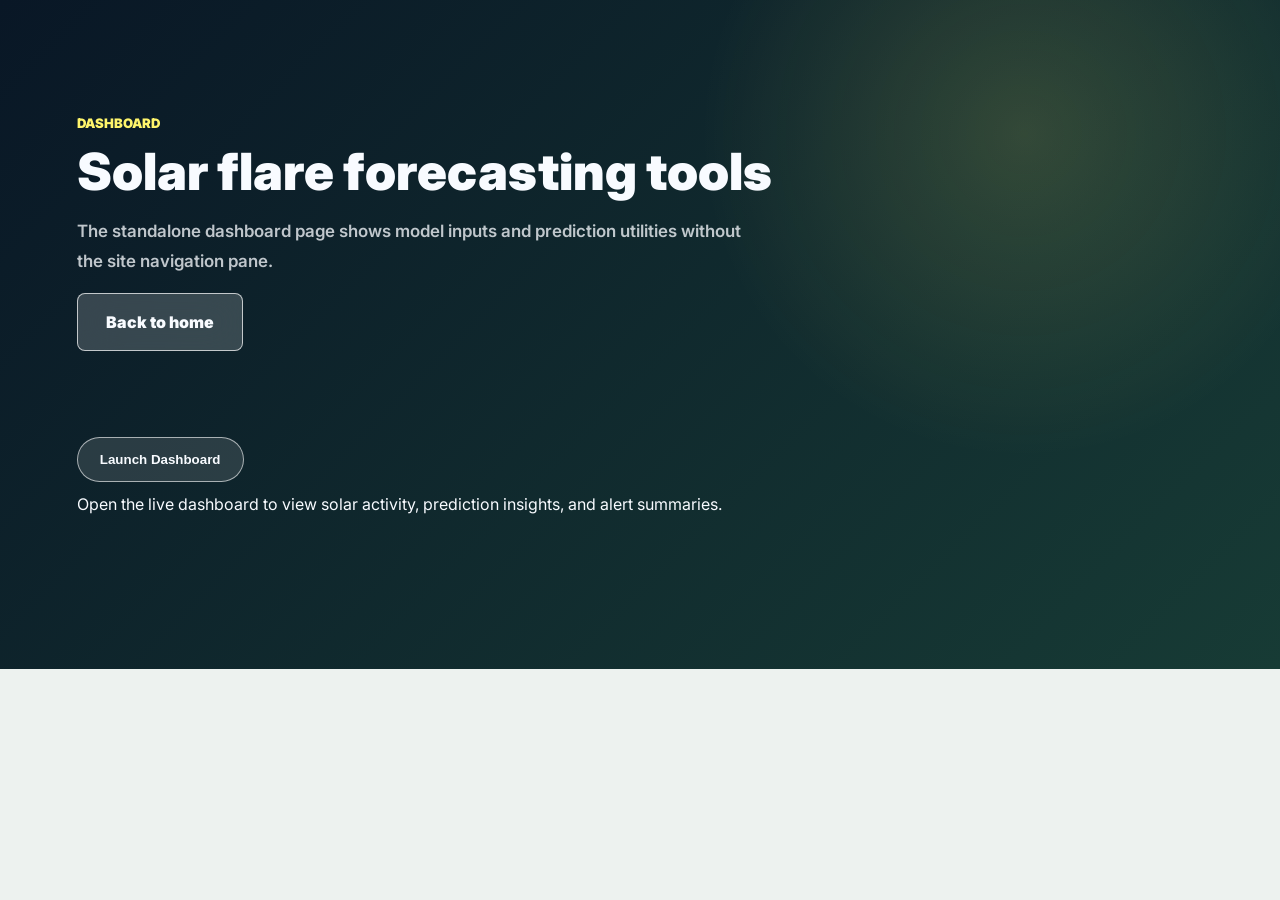
==== dashboard.html @ b41dfb7f "Cleaned history: add current project with compressed models" ====
<!DOCTYPE html>
<html lang="en">
  <head>
    <meta charset="UTF-8" />
    <meta name="viewport" content="width=device-width, initial-scale=1.0" />
    <title>SuryaWatch Dashboard</title>
    <link rel="preconnect" href="https://fonts.googleapis.com" />
    <link rel="preconnect" href="https://fonts.gstatic.com" crossorigin />
    <link
      href="https://fonts.googleapis.com/css2?family=Inter:wght@500;600;700;800;900&display=swap"
      rel="stylesheet"
    />
    <link rel="stylesheet" href="styles.css" />
  </head>
  <body>
    <main class="app-shell">
      <section class="content-band dark dashboard-page">
        <div class="section-copy">
          <p class="eyebrow">Dashboard</p>
          <h2>Solar flare forecasting tools</h2>
          <p>
            The standalone dashboard page shows model inputs and prediction utilities without the site navigation pane.
          </p>
          <a class="secondary-action back-link" href="index.html">Back to home</a>
        </div>

        <div class="dashboard-panel">
          <div class="dashboard-launcher">
            <button id="launch-dashboard" type="button">Launch Dashboard</button>
            <p class="dashboard-note">Open the live dashboard to view solar activity, prediction insights, and alert summaries.</p>
            <div id="dashboard-error" class="prediction-error hidden" role="alert"></div>
          </div>

          <div id="dashboard-content" class="dashboard-content hidden">
            <div class="dashboard-summary-grid">
              <div class="dashboard-card activity-card">
                <strong>Current Solar Activity</strong>
                <p id="current-solar-activity">Loading latest solar metrics…</p>
              </div>
              <div class="dashboard-card flare-card">
                <strong>Today's Flare Prediction</strong>
                <p id="today-flare-prediction">Awaiting launch</p>
              </div>
              <div class="dashboard-card gauge-card">
                <strong>Probability Gauge</strong>
                <div class="gauge">
                  <span id="probability-gauge" class="gauge-fill" style="width: 0%"></span>
                </div>
                <span id="probability-label" class="gauge-label">0%</span>
              </div>
              <div class="dashboard-card class-card">
                <strong>Predicted Flare Class</strong>
                <p id="predicted-flare-class">—</p>
              </div>
              <div class="dashboard-card confidence-card">
                <strong>AI Confidence Score</strong>
                <p id="ai-confidence-score">—</p>
              </div>
            </div>

            <div class="dashboard-graph-grid">
              <div class="dashboard-card graph-card">
                <strong>Historical Trend Graph</strong>
                <div id="historical-graph" class="graph-panel"></div>
              </div>
              <div class="dashboard-card interactive-card">
                <strong>Interactive Charts</strong>
                <div id="interactive-charts" class="interactive-charts"></div>
              </div>
              <div class="dashboard-card events-card">
                <strong>Recent Solar Events</strong>
                <ul id="recent-events-list" class="event-list"></ul>
              </div>
              <div class="dashboard-card alerts-card">
                <strong>Alert Notifications</strong>
                <ul id="alert-notifications-list" class="alert-list"></ul>
              </div>
            </div>
          </div>

        </div>
      </section>

    </main>
    <script src="script.js"></script>
  </body>
</html>
---- styles.css ----
:root {
  --ink: #f8fbff;
  --muted: rgba(248, 251, 255, 0.78);
  --glass: rgba(255, 255, 255, 0.14);
  --glass-strong: rgba(255, 255, 255, 0.22);
  --line: rgba(255, 255, 255, 0.24);
  --solar: #fff56b;
  --solar-deep: #ff9f37;
  --green: #7ed27a;
  --night: #071523;
  --earth: #244d41;
}

* {
  box-sizing: border-box;
}

html {
  scroll-behavior: smooth;
}

body {
  margin: 0;
  min-height: 100vh;
  font-family: "Inter", system-ui, -apple-system, BlinkMacSystemFont, "Segoe UI", sans-serif;
  color: #15202b;
  background: #edf2ef;
}

a {
  color: inherit;
  text-decoration: none;
}

.app-shell {
  width: min(1440px, 100%);
  margin: 0 auto;
}

.hero-scene {
  position: relative;
  min-height: 100vh;
  overflow: hidden;
  isolation: isolate;
  color: var(--ink);
  background:
    radial-gradient(circle at 78% 24%, rgba(255, 245, 107, 0.36), transparent 20%),
    linear-gradient(110deg, rgba(7, 21, 35, 0.88), rgba(24, 70, 73, 0.64) 46%, rgba(28, 38, 42, 0.72)),
    linear-gradient(180deg, #7aa4a9 0%, #d7d6b0 42%, #30583f 76%, #102818 100%);
  border-radius: 0 0 34px 34px;
}

.hero-scene::before,
.hero-scene::after {
  content: "";
  position: absolute;
  inset: 0;
  z-index: -2;
}

.hero-scene::before {
  background:
    radial-gradient(ellipse at 18% 100%, rgba(255, 89, 67, 0.55) 0 4%, transparent 18%),
    radial-gradient(ellipse at 22% 96%, rgba(242, 220, 96, 0.5) 0 3%, transparent 16%),
    radial-gradient(ellipse at 8% 68%, rgba(28, 92, 44, 0.92) 0 17%, transparent 31%),
    radial-gradient(ellipse at 92% 34%, rgba(73, 111, 50, 0.8) 0 14%, transparent 30%),
    radial-gradient(ellipse at 50% 84%, rgba(42, 92, 53, 0.94) 0 27%, transparent 52%);
  filter: saturate(1.05);
  transform: scale(1.04);
  animation: gardenDrift 18s ease-in-out infinite alternate;
}

.hero-scene::after {
  background:
    linear-gradient(90deg, rgba(4, 18, 23, 0.42), transparent 48%, rgba(1, 9, 14, 0.35)),
    linear-gradient(180deg, rgba(6, 12, 18, 0.18), rgba(5, 12, 9, 0.54));
  z-index: -1;
}

.sky {
  position: absolute;
  inset: 0;
  z-index: -1;
  overflow: hidden;
}

.sun,
.corona,
.flare,
.star {
  position: absolute;
  display: block;
}

.sun {
  width: clamp(170px, 19vw, 300px);
  aspect-ratio: 1;
  top: 12%;
  right: 16%;
  border-radius: 50%;
  background:
    radial-gradient(circle, #fffce5 0 16%, #fff56b 28%, #ffb23e 52%, rgba(255, 139, 42, 0.22) 72%, transparent 74%);
  box-shadow: 0 0 64px rgba(255, 245, 107, 0.7), 0 0 160px rgba(255, 159, 55, 0.32);
  animation: sunPulse 4.8s ease-in-out infinite;
}

.corona {
  border: 1px solid rgba(255, 245, 107, 0.42);
  border-radius: 50%;
  top: calc(12% - 54px);
  right: calc(16% - 54px);
  width: clamp(280px, 30vw, 470px);
  aspect-ratio: 1;
  animation: orbitSpin 18s linear infinite;
}

.corona-two {
  width: clamp(360px, 39vw, 620px);
  top: calc(12% - 96px);
  right: calc(16% - 96px);
  opacity: 0.4;
  animation-duration: 28s;
  animation-direction: reverse;
}

.flare {
  width: 180px;
  height: 2px;
  background: linear-gradient(90deg, transparent, rgba(255, 245, 107, 0.9), transparent);
  top: 30%;
  right: 21%;
  transform-origin: right center;
  animation: flareSweep 5.5s ease-in-out infinite;
}

.flare-two {
  top: 20%;
  right: 9%;
  width: 120px;
  animation-delay: -2s;
  transform: rotate(48deg);
}

.star {
  width: 4px;
  aspect-ratio: 1;
  border-radius: 50%;
  background: #ffffff;
  box-shadow: 0 0 18px #ffffff;
  opacity: 0.7;
  animation: twinkle 2.4s ease-in-out infinite;
}

.star-one {
  top: 17%;
  left: 37%;
}

.star-two {
  top: 39%;
  left: 77%;
  animation-delay: -1s;
}

.star-three {
  top: 24%;
  left: 58%;
  animation-delay: -1.7s;
}

.orbital-rings {
  position: absolute;
  inset: 8% 6% auto auto;
  width: min(54vw, 720px);
  aspect-ratio: 1;
  pointer-events: none;
}

.orbital-rings span {
  position: absolute;
  inset: 10%;
  border: 1px solid rgba(255, 255, 255, 0.16);
  border-radius: 50%;
  transform: rotateX(68deg) rotateZ(-18deg);
}

.orbital-rings span:nth-child(2) {
  inset: 22%;
}

.orbital-rings span:nth-child(3) {
  inset: 34%;
}

.topbar {
  position: relative;
  z-index: 3;
  display: flex;
  align-items: center;
  justify-content: space-between;
  gap: 22px;
  width: min(1180px, calc(100% - 44px));
  margin: 0 auto;
  padding: 28px 0;
}

.brand,
.nav-links,
.contact-button {
  text-shadow: 0 2px 24px rgba(0, 0, 0, 0.3);
}

.brand {
  display: inline-flex;
  align-items: center;
  gap: 10px;
  font-size: clamp(1.15rem, 2vw, 1.55rem);
  font-weight: 900;
}

.brand-mark {
  display: grid;
  width: 38px;
  aspect-ratio: 1;
  place-items: center;
  color: #183221;
  background: var(--solar);
  border-radius: 50%;
  text-shadow: none;
}

.nav-links {
  display: flex;
  align-items: center;
  justify-content: center;
  gap: clamp(18px, 4vw, 44px);
  font-weight: 800;
  color: rgba(255, 255, 255, 0.86);
}

.nav-links a {
  position: relative;
}

.nav-links a::after {
  content: "";
  position: absolute;
  left: 0;
  right: 0;
  bottom: -8px;
  height: 2px;
  background: var(--solar);
  transform: scaleX(0);
  transform-origin: left;
  transition: transform 180ms ease;
}

.nav-links a:hover::after,
.nav-links a.active::after {
  transform: scaleX(1);
}

.contact-button,
.primary-action,
.secondary-action {
  display: inline-flex;
  align-items: center;
  justify-content: center;
  min-height: 58px;
  padding: 0 28px;
  border-radius: 8px;
  font-weight: 900;
}

.contact-button,
.primary-action {
  color: #182318;
  background: var(--solar);
  box-shadow: 0 14px 38px rgba(255, 245, 107, 0.22);
  text-shadow: none;
}

.hero-content {
  position: relative;
  z-index: 2;
  width: min(760px, calc(100% - 44px));
  margin: clamp(72px, 13vh, 140px) auto 0;
  transform: translateX(max(-190px, -14vw));
}

.eyebrow {
  margin: 0 0 14px;
  color: var(--solar);
  font-size: 0.82rem;
  font-weight: 900;
  letter-spacing: 0;
  text-transform: uppercase;
}

h1,
h2,
p {
  margin-top: 0;
}

h1 {
  max-width: 760px;
  margin-bottom: 22px;
  font-size: clamp(3.2rem, 7.4vw, 6.8rem);
  line-height: 0.98;
  font-weight: 900;
  letter-spacing: 0;
  text-wrap: balance;
}

.hero-copy {
  max-width: 780px;
  color: var(--muted);
  font-size: clamp(1.05rem, 2vw, 1.35rem);
  line-height: 1.55;
  font-weight: 700;
}

.hero-actions {
  display: flex;
  flex-wrap: wrap;
  gap: 20px;
  margin-top: 34px;
}

.secondary-action {
  color: var(--ink);
  border: 1px solid rgba(255, 255, 255, 0.7);
  background: rgba(255, 255, 255, 0.18);
  backdrop-filter: blur(18px);
}

.metric-card,
.metric-tile,
.placeholder-window {
  border: 1px solid var(--line);
  background: linear-gradient(135deg, rgba(255, 255, 255, 0.12), rgba(255, 255, 255, 0.04));
  box-shadow: 0 18px 48px rgba(0, 0, 0, 0.12);
  backdrop-filter: blur(10px);
}

.metric-card {
  position: absolute;
  z-index: 2;
  display: grid;
  gap: 8px;
  min-width: 170px;
  padding: 14px 16px;
  border-radius: 8px;
  color: var(--ink);
  opacity: 0.78;
  animation: cardFloat 5s ease-in-out infinite;
}

.metric-card strong {
  font-size: clamp(1.55rem, 2.3vw, 2.1rem);
}

.metric-card span:last-child {
  color: var(--muted);
  font-size: 0.84rem;
  font-weight: 800;
}

.metric-icon {
  width: 28px;
  aspect-ratio: 1;
  display: grid;
  place-items: center;
  color: #1d2b19;
  border-radius: 50%;
  background: var(--solar);
  font-weight: 900;
}

.efficiency {
  top: 17%;
  right: 7%;
}

.impact {
  top: 39%;
  right: 4%;
  animation-delay: -1.4s;
}

.saved {
  top: 61%;
  right: 5%;
  animation-delay: -2.8s;
}

.bottom-metrics {
  position: relative;
  z-index: 2;
  left: auto;
  bottom: auto;
  display: grid;
  grid-template-columns: repeat(4, minmax(180px, 1fr));
  gap: 16px;
  width: min(1180px, calc(100% - 44px));
  margin: clamp(74px, 12vh, 128px) auto 34px;
  transform: none;
}

.metric-tile {
  min-height: 112px;
  display: flex;
  align-items: center;
  gap: 16px;
  padding: 16px;
  border-radius: 8px;
  color: var(--ink);
  background: linear-gradient(135deg, rgba(8, 24, 22, 0.34), rgba(255, 255, 255, 0.05));
}

.metric-tile strong {
  display: block;
  font-size: clamp(1.55rem, 2.4vw, 2.25rem);
  line-height: 1;
}

.metric-tile span {
  color: rgba(255, 255, 255, 0.78);
  font-size: 0.88rem;
  font-weight: 800;
}

.meter {
  width: 30px;
  height: 82px;
  display: grid;
  gap: 5px;
  align-content: end;
  padding: 8px;
  border-radius: 18px;
  background: rgba(2, 18, 14, 0.35);
}

.meter i {
  display: block;
  height: 8px;
  border-radius: 4px;
  background: var(--solar);
  animation: meterGlow 1.8s ease-in-out infinite;
}

.meter i:nth-child(1) {
  background: #ff9f37;
}

.meter i:nth-child(2) {
  background: #ffd447;
  animation-delay: -0.2s;
}

.meter i:nth-child(3) {
  background: #fff56b;
  animation-delay: -0.4s;
}

.meter i:nth-child(n + 4) {
  background: #67d798;
}

.tile-icon,
.avatar-stack i {
  display: grid;
  place-items: center;
  width: 42px;
  aspect-ratio: 1;
  flex: 0 0 auto;
  border-radius: 50%;
  color: #172116;
  background: var(--solar);
  font-weight: 900;
  font-size: 1.5rem;
}

.avatar-stack {
  position: relative;
  display: flex;
  width: 72px;
  flex: 0 0 auto;
}

.avatar-stack i {
  width: 36px;
  border: 2px solid rgba(255, 255, 255, 0.7);
  background:
    radial-gradient(circle at 40% 35%, #ffe4d0 0 16%, transparent 17%),
    linear-gradient(135deg, #2b745c, #fff56b);
}

.avatar-stack i + i {
  margin-left: -18px;
}

.content-band {
  display: grid;
  grid-template-columns: minmax(0, 0.9fr) minmax(280px, 1.1fr);
  gap: clamp(32px, 5vw, 80px);
  align-items: center;
  padding: clamp(70px, 9vw, 120px) clamp(22px, 6vw, 92px);
  background: #f6f8f3;
}

.content-band.dark {
  color: #f8fbff;
  background:
    radial-gradient(circle at 80% 20%, rgba(255, 245, 107, 0.14), transparent 28%),
    linear-gradient(135deg, #091726, #173b35);
}

.section-copy h2 {
  max-width: 720px;
  margin-bottom: 18px;
  color: inherit;
  font-size: clamp(2rem, 4vw, 4rem);
  line-height: 1.05;
  font-weight: 900;
  letter-spacing: 0;
  text-wrap: balance;
}

.section-copy p:not(.eyebrow) {
  max-width: 690px;
  color: rgba(21, 32, 43, 0.72);
  font-size: 1.06rem;
  line-height: 1.75;
  font-weight: 600;
}

.dark .section-copy p:not(.eyebrow) {
  color: rgba(248, 251, 255, 0.76);
}

.info-grid {
  display: grid;
  grid-template-columns: repeat(3, minmax(0, 1fr));
  gap: 16px;
}

.info-grid article {
  min-height: 180px;
  padding: 24px;
  border: 1px solid rgba(21, 32, 43, 0.12);
  border-radius: 8px;
  background: #ffffff;
  box-shadow: 0 18px 50px rgba(21, 32, 43, 0.08);
}

.info-grid strong {
  display: block;
  margin-bottom: 12px;
  font-size: 1.3rem;
}

.info-grid span {
  color: rgba(21, 32, 43, 0.66);
  line-height: 1.6;
  font-weight: 600;
}

.dashboard-panel {
  display: grid;
  gap: 16px;
  margin-bottom: 24px;
}

#toggle-parameters {
  width: fit-content;
  padding: 14px 22px;
  border: 1px solid rgba(255, 255, 255, 0.6);
  border-radius: 999px;
  background: rgba(255, 255, 255, 0.12);
  color: var(--ink);
  cursor: pointer;
  font-weight: 800;
  transition: background 180ms ease, transform 180ms ease;
}

#toggle-parameters:hover {
  background: rgba(255, 255, 255, 0.22);
  transform: translateY(-1px);
}

.parameter-panel {
  display: grid;
  gap: 18px;
  padding: 22px;
  border: 1px solid rgba(255, 255, 255, 0.18);
  border-radius: 18px;
  background: rgba(255, 255, 255, 0.08);
}

.parameter-panel.hidden {
  display: none;
}

.parameter-panel strong {
  display: block;
  font-size: 1.3rem;
  letter-spacing: 0.02em;
}

.parameter-grid {
  display: grid;
  grid-template-columns: 1.2fr 1fr;
  gap: 18px;
}

.parameter-card,
.prediction-card {
  padding: 18px;
  border-radius: 18px;
  background: rgba(255, 255, 255, 0.12);
  border: 1px solid rgba(255, 255, 255, 0.16);
  min-height: 240px;
}

.table-scroll {
  max-height: 300px;
  overflow-y: auto;
  margin-top: 14px;
}

.parameter-table {
  width: 100%;
  border-collapse: collapse;
  color: rgba(255, 255, 255, 0.92);
}

.parameter-table th,
.parameter-table td {
  padding: 12px 14px;
  text-align: left;
}

.parameter-table th {
  color: rgba(255, 255, 255, 0.7);
  font-weight: 700;
  letter-spacing: 0.02em;
  font-size: 0.88rem;
  border-bottom: 1px solid rgba(255, 255, 255, 0.12);
}

.parameter-table td {
  border-bottom: 1px solid rgba(255, 255, 255, 0.08);
}

.parameter-table tr:last-child td {
  border-bottom: none;
}

.chart-panel {
  display: grid;
  gap: 12px;
  padding-top: 16px;
}

.chart-row {
  display: grid;
  grid-template-columns: max-content 1fr min-content;
  gap: 12px;
  align-items: center;
}

.chart-row-label {
  min-width: 82px;
  color: rgba(255, 255, 255, 0.85);
  font-size: 0.92rem;
}

.chart-bar {
  height: 14px;
  border-radius: 999px;
  background: linear-gradient(90deg, rgba(255, 245, 107, 0.9), rgba(255, 199, 51, 0.85));
}

.chart-row-value {
  min-width: 40px;
  color: rgba(255, 255, 255, 0.92);
  font-size: 0.92rem;
  font-weight: 700;
}

.parameter-note,
.prediction-note {
  margin: 0;
  color: rgba(255, 255, 255, 0.72);
  font-size: 0.95rem;
}

.prediction-error {
  padding: 12px 16px;
  border-radius: 14px;
  background: rgba(255, 82, 82, 0.16);
  color: #ffdddd;
  border: 1px solid rgba(255, 82, 82, 0.32);
  font-size: 0.95rem;
}

.prediction-error.hidden {
  display: none;
}

.dashboard-launcher {
  display: grid;
  gap: 12px;
  margin-top: 22px;
}

#launch-dashboard {
  width: fit-content;
  padding: 14px 22px;
  border: 1px solid rgba(255, 255, 255, 0.6);
  border-radius: 999px;
  background: rgba(255, 255, 255, 0.12);
  color: var(--ink);
  cursor: pointer;
  font-weight: 800;
  transition: background 180ms ease, transform 180ms ease;
}

#launch-dashboard:hover {
  background: rgba(255, 255, 255, 0.22);
  transform: translateY(-1px);
}

.dashboard-content {
  display: grid;
  gap: 18px;
  margin-top: 18px;
  padding: 18px;
  border-radius: 18px;
  background: rgba(255, 255, 255, 0.1);
  border: 1px solid rgba(255, 255, 255, 0.14);
}

.dashboard-content.hidden {
  display: none;
}

.dashboard-summary-grid {
  display: grid;
  grid-template-columns: repeat(3, minmax(0, 1fr));
  gap: 18px;
}

.prediction-summary {
  display: grid;
  gap: 14px;
  margin-top: 16px;
}

.dashboard-summary-grid {
  display: grid;
  grid-template-columns: repeat(3, minmax(0, 1fr));
  gap: 18px;
}

.dashboard-card {
  padding: 18px;
  border-radius: 18px;
  background: rgba(255, 255, 255, 0.12);
  border: 1px solid rgba(255, 255, 255, 0.16);
  min-height: 140px;
}

.dashboard-card strong {
  display: block;
  margin-bottom: 12px;
  font-size: 1.05rem;
}

.gauge {
  position: relative;
  width: 100%;
  height: 12px;
  background: rgba(255, 255, 255, 0.12);
  border-radius: 999px;
  overflow: hidden;
}

.gauge-fill {
  display: block;
  height: 100%;
  background: linear-gradient(90deg, #fff56b, #ff9f37);
  border-radius: 999px;
  transition: width 0.4s ease;
}

.gauge-label {
  display: inline-block;
  margin-top: 10px;
  color: rgba(255, 255, 255, 0.92);
  font-weight: 800;
}

.graph-panel,
.interactive-charts {
  display: grid;
  gap: 10px;
  min-height: 220px;
  padding: 14px;
  border-radius: 16px;
  background: rgba(255, 255, 255, 0.08);
}

.event-list,
.alert-list {
  list-style: none;
  padding: 0;
  margin: 0;
  display: grid;
  gap: 10px;
}

.event-list li,
.alert-list li {
  padding: 12px 14px;
  border-radius: 14px;
  background: rgba(255, 255, 255, 0.08);
}

.trend-bar {
  display: grid;
  gap: 8px;
  align-items: end;
}

.trend-bar span {
  color: rgba(255, 255, 255, 0.7);
  font-size: 0.85rem;
}

.trend-fill {
  width: 100%;
  border-radius: 12px 12px 0 0;
  background: linear-gradient(180deg, rgba(255, 245, 107, 0.95), rgba(255, 159, 55, 0.7));
  min-height: 20px;
}

.mini-chart {
  display: grid;
  gap: 8px;
  padding: 12px;
  border-radius: 16px;
  background: rgba(255, 255, 255, 0.1);
}

.mini-chart strong {
  font-size: 0.95rem;
}

.mini-bar {
  height: 10px;
  background: rgba(255, 255, 255, 0.12);
  border-radius: 999px;
}

.mini-bar span {
  display: block;
  height: 100%;
  border-radius: 999px;
  background: linear-gradient(90deg, rgba(255, 245, 107, 0.9), rgba(255, 199, 51, 0.85));
}

.dashboard-graph-grid {
  display: grid;
  grid-template-columns: 1.5fr 1fr;
  gap: 18px;
}

.alerts-card,
.events-card {
  min-height: 260px;
}

.summary-item {
  display: grid;
  gap: 8px;
}

.summary-label {
  color: rgba(255, 255, 255, 0.72);
  font-size: 0.92rem;
}

.summary-value {
  color: rgba(255, 255, 255, 0.96);
  font-size: 1.8rem;
  font-weight: 800;
}

.prediction-table-card {
  overflow: hidden;
}

.dashboard-page {
  grid-template-columns: minmax(0, 1fr);
}

.dashboard-preview-band {
  padding-top: 0;
}

.placeholder-window {
  position: relative;
  min-height: 320px;
  border-radius: 8px;
  overflow: hidden;
  background:
    linear-gradient(90deg, rgba(255, 245, 107, 0.18) 1px, transparent 1px),
    linear-gradient(0deg, rgba(255, 245, 107, 0.14) 1px, transparent 1px),
    rgba(255, 255, 255, 0.08);
  background-size: 42px 42px;
}

.placeholder-window span {
  position: absolute;
  left: 10%;
  right: 10%;
  height: 3px;
  border-radius: 99px;
  background: linear-gradient(90deg, transparent, var(--solar), transparent);
  animation: scanLine 3.6s ease-in-out infinite;
}

.placeholder-window span:nth-child(1) {
  top: 25%;
}

.placeholder-window span:nth-child(2) {
  top: 50%;
  animation-delay: -1.2s;
}

.placeholder-window span:nth-child(3) {
  top: 75%;
  animation-delay: -2.4s;
}

.placeholder-window strong {
  position: absolute;
  left: 28px;
  bottom: 24px;
  font-size: 1.6rem;
}

@keyframes sunPulse {
  0%,
  100% {
    transform: scale(1);
    filter: brightness(1);
  }
  50% {
    transform: scale(1.05);
    filter: brightness(1.18);
  }
}

@keyframes orbitSpin {
  to {
    transform: rotateX(68deg) rotateZ(342deg);
  }
}

@keyframes flareSweep {
  0%,
  100% {
    opacity: 0.2;
    transform: rotate(-18deg) scaleX(0.72);
  }
  50% {
    opacity: 1;
    transform: rotate(14deg) scaleX(1.08);
  }
}

@keyframes twinkle {
  0%,
  100% {
    opacity: 0.28;
    transform: scale(0.72);
  }
  50% {
    opacity: 0.95;
    transform: scale(1.25);
  }
}

@keyframes gardenDrift {
  to {
    transform: scale(1.08) translate3d(-1.5%, -1%, 0);
  }
}

@keyframes cardFloat {
  0%,
  100% {
    transform: translateY(0);
  }
  50% {
    transform: translateY(-12px);
  }
}

@keyframes meterGlow {
  0%,
  100% {
    opacity: 0.65;
  }
  50% {
    opacity: 1;
    box-shadow: 0 0 18px rgba(255, 245, 107, 0.55);
  }
}

@keyframes scanLine {
  0%,
  100% {
    opacity: 0.25;
    transform: translateX(-8%);
  }
  50% {
    opacity: 1;
    transform: translateX(8%);
  }
}

@media (max-width: 1060px) {
  .hero-content {
    margin-top: 72px;
    transform: none;
  }

  .metric-card {
    display: none;
  }

  .bottom-metrics {
    position: relative;
    left: auto;
    bottom: auto;
    grid-template-columns: repeat(2, minmax(0, 1fr));
    margin: 70px auto 32px;
    transform: none;
  }

  .content-band {
    grid-template-columns: 1fr;
  }
}

@media (max-width: 760px) {
  .hero-scene {
    min-height: auto;
    border-radius: 0 0 22px 22px;
  }

  .topbar {
    flex-wrap: wrap;
    padding-top: 20px;
  }

  .nav-links {
    order: 3;
    width: 100%;
    justify-content: flex-start;
    overflow-x: auto;
    padding-bottom: 4px;
  }

  .contact-button {
    min-height: 46px;
    padding: 0 18px;
  }

  .hero-content {
    margin-top: 52px;
  }

  h1 {
    font-size: clamp(2.8rem, 16vw, 4.3rem);
  }

  .hero-actions {
    gap: 14px;
  }

  .primary-action,
  .secondary-action {
    width: 100%;
    min-height: 54px;
  }

  .bottom-metrics {
    grid-template-columns: 1fr;
    gap: 14px;
  }

  .metric-tile {
    min-height: 118px;
  }

  .info-grid {
    grid-template-columns: 1fr;
  }
}

@media (prefers-reduced-motion: reduce) {
  *,
  *::before,
  *::after {
    animation-duration: 0.01ms !important;
    animation-iteration-count: 1 !important;
    scroll-behavior: auto !important;
  }
}
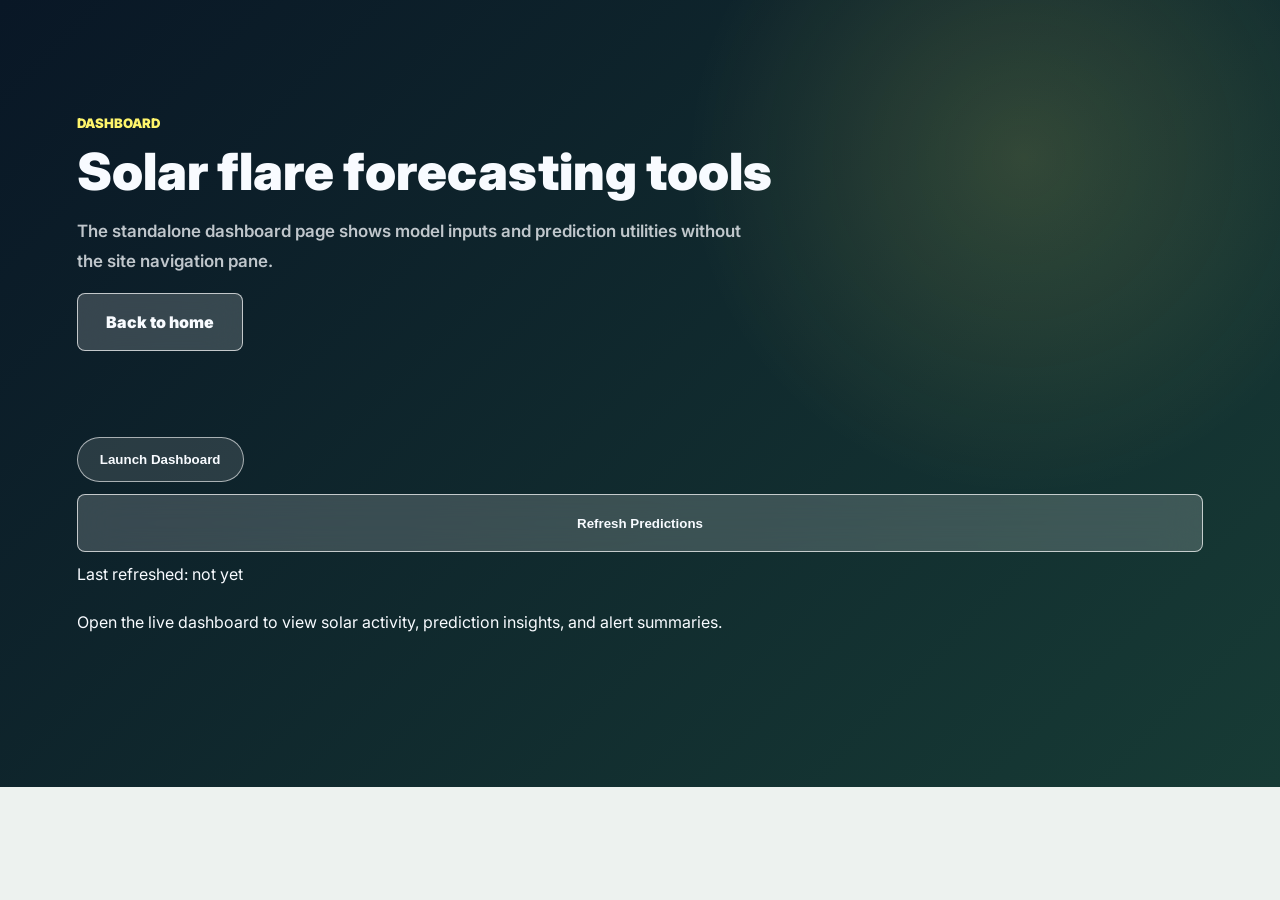
==== commit afa869d6: "Enhance dashboard interactivity, satellite detail map, and risk filter UI" ====
--- a/dashboard.html
+++ b/dashboard.html
@@ -27,6 +27,8 @@
         <div class="dashboard-panel">
           <div class="dashboard-launcher">
             <button id="launch-dashboard" type="button">Launch Dashboard</button>
+            <button id="refresh-dashboard" type="button" class="secondary-action">Refresh Predictions</button>
+            <p id="dashboard-updated" class="update-timestamp">Last refreshed: not yet</p>
             <p class="dashboard-note">Open the live dashboard to view solar activity, prediction insights, and alert summaries.</p>
             <div id="dashboard-error" class="prediction-error hidden" role="alert"></div>
           </div>
@@ -58,6 +60,21 @@
               </div>
             </div>
 
+            <div class="dashboard-explain">
+              <div class="explain-card">
+                <strong>How to read these predictions</strong>
+                <p>
+                  Probability is a combined metric derived from the model's predicted strength.
+                  Higher values indicate larger chance of impactful flares within 24 hours.
+                </p>
+                <ul>
+                  <li><strong>Model inputs:</strong> Features include position, duration, and measured activity.</li>
+                  <li><strong>Data source:</strong> Live flare events are pulled from NASA DONKI when available.</li>
+                  <li><strong>Confidence:</strong> Model-confidence reflects training-set agreement; treat it as guidance.</li>
+                </ul>
+              </div>
+            </div>
+
             <div class="dashboard-graph-grid">
               <div class="dashboard-card graph-card">
                 <strong>Historical Trend Graph</strong>
@@ -71,10 +88,47 @@
                 <strong>Recent Solar Events</strong>
                 <ul id="recent-events-list" class="event-list"></ul>
               </div>
+              <div class="dashboard-card map-card">
+                <strong>Space weather radar</strong>
+                <div class="space-map" aria-hidden="true">
+                  <div class="orbit orbit-outer"></div>
+                  <div class="orbit orbit-middle"></div>
+                  <div class="orbit orbit-inner"></div>
+                  <div class="earth"></div>
+                  <div class="flare-ring"></div>
+                  <div class="satellite-dot sat-geo"></div>
+                  <div class="satellite-dot sat-meo"></div>
+                  <div class="satellite-dot sat-leo"></div>
+                </div>
+                <p class="map-note">Projected flare impact on Low, Medium, and Geostationary orbit layers.</p>
+              </div>
+              <div class="dashboard-card satellite-card">
+                <div class="card-header sticky-card-header">
+                  <div>
+                    <strong>Satellites at risk</strong>
+                    <p class="satellite-note">Alerts are based on NASA flare activity guidance, orbit risk, and spacecraft mission type.</p>
+                  </div>
+                  <div class="risk-legend" id="risk-legend"></div>
+                </div>
+                <div class="satellite-outer">
+                  <div class="status-row">
+                    <span class="refresh-status" id="refresh-status">Auto-refresh enabled</span>
+                    <span class="last-updated" id="last-updated">Last update: not yet</span>
+                  </div>
+                  <div class="satellite-grid" id="satellite-alerts-list"></div>
+                  <div class="satellite-detail" id="satellite-detail">Click a satellite to view detailed risk reasoning.</div>
+                </div>
+              </div>
               <div class="dashboard-card alerts-card">
                 <strong>Alert Notifications</strong>
                 <ul id="alert-notifications-list" class="alert-list"></ul>
               </div>
+            </div>
+            <div class="dashboard-card forecast-card">
+              <strong>Forecast Window</strong>
+              <div class="forecast-windows" id="forecast-windows"></div>
+              <div class="recommendation-box" id="recommendation-box">Recommended actions will appear here.</div>
+            </div>
             </div>
           </div>
 
--- a/styles.css
+++ b/styles.css
@@ -773,6 +773,33 @@
   min-height: 140px;
 }
 
+.dashboard-explain {
+  display: block;
+}
+
+.explain-card {
+  padding: 18px;
+  border-radius: 14px;
+  background: linear-gradient(180deg, rgba(255,255,255,0.06), rgba(255,255,255,0.02));
+  border: 1px solid rgba(255,255,255,0.12);
+  color: rgba(255,255,255,0.92);
+  animation: fadeSlideIn 420ms ease;
+}
+
+.explain-card ul {
+  margin: 8px 0 0 0;
+  padding-left: 18px;
+}
+
+@keyframes fadeSlideIn {
+  from { opacity: 0; transform: translateY(8px); }
+  to { opacity: 1; transform: translateY(0); }
+}
+
+.stat-animate {
+  transition: transform 300ms ease;
+}
+
 .dashboard-card strong {
   display: block;
   margin-bottom: 12px;
@@ -829,22 +856,79 @@
   background: rgba(255, 255, 255, 0.08);
 }
 
+.trend-graph {
+  display: grid;
+  grid-template-columns: 48px 1fr;
+  gap: 12px;
+  align-items: stretch;
+  min-height: 260px;
+}
+
+.trend-axis {
+  display: flex;
+  flex-direction: column;
+  justify-content: space-between;
+  align-items: flex-end;
+  height: 100%;
+  color: rgba(255, 255, 255, 0.66);
+  font-size: 0.85rem;
+}
+
+.trend-axis span {
+  display: block;
+  line-height: 1.2;
+}
+
+.trend-bars {
+  display: grid;
+  grid-template-columns: repeat(7, minmax(0, 1fr));
+  gap: 10px;
+  align-items: end;
+}
+
 .trend-bar {
   display: grid;
-  gap: 8px;
+  gap: 12px;
   align-items: end;
-}
-
-.trend-bar span {
-  color: rgba(255, 255, 255, 0.7);
-  font-size: 0.85rem;
+  min-height: 180px;
+}
+
+.trend-column {
+  width: 100%;
+  border: none;
+  margin: 0;
+  padding: 0;
+  background: transparent;
+  cursor: pointer;
+  display: grid;
+  align-items: end;
+  justify-items: center;
+}
+
+.trend-column:hover .trend-fill,
+.trend-column.selected .trend-fill {
+  background: linear-gradient(180deg, rgba(255, 245, 107, 1), rgba(255, 138, 0, 0.9));
 }
 
 .trend-fill {
   width: 100%;
-  border-radius: 12px 12px 0 0;
-  background: linear-gradient(180deg, rgba(255, 245, 107, 0.95), rgba(255, 159, 55, 0.7));
+  border-radius: 16px 16px 0 0;
+  background: linear-gradient(180deg, rgba(255, 245, 107, 0.95), rgba(255, 159, 55, 0.78));
   min-height: 20px;
+  transition: background 180ms ease, transform 180ms ease;
+}
+
+.trend-day {
+  color: rgba(255, 255, 255, 0.72);
+  text-align: center;
+  font-size: 0.8rem;
+}
+
+.trend-selected {
+  margin-top: 14px;
+  color: rgba(255, 255, 255, 0.92);
+  font-size: 0.95rem;
+  font-weight: 700;
 }
 
 .mini-chart {
@@ -879,8 +963,540 @@
 }
 
 .alerts-card,
-.events-card {
+.events-card,
+.satellite-card {
   min-height: 260px;
+}
+
+.satellite-note {
+  margin: 0.5rem 0 0 0;
+  color: rgba(255, 255, 255, 0.72);
+  font-size: 0.92rem;
+}
+
+.satellite-grid {
+  display: grid;
+  gap: 12px;
+  margin: 16px 0 0 0;
+  max-height: 420px;
+  overflow-y: auto;
+  padding-right: 4px;
+}
+
+.satellite-grid::-webkit-scrollbar {
+  width: 10px;
+}
+
+.satellite-grid::-webkit-scrollbar-thumb {
+  background: rgba(255, 255, 255, 0.18);
+  border-radius: 999px;
+}
+
+.satellite-grid::-webkit-scrollbar-track {
+  background: rgba(255, 255, 255, 0.06);
+  border-radius: 999px;
+}
+
+.satellite-item {
+  display: grid;
+  grid-template-columns: auto 1fr auto;
+  gap: 16px;
+  align-items: center;
+  padding: 16px;
+  border-radius: 18px;
+  background: rgba(255, 255, 255, 0.1);
+  border: 1px solid rgba(255, 255, 255, 0.16);
+}
+
+.satellite-thumb {
+  width: 54px;
+  height: 54px;
+  display: grid;
+  place-items: center;
+  border-radius: 18px;
+  background: rgba(255, 255, 255, 0.18);
+  font-size: 1.45rem;
+  position: relative;
+  overflow: hidden;
+}
+
+.satellite-patch {
+  position: absolute;
+  bottom: 4px;
+  right: 4px;
+  width: 22px;
+  height: 22px;
+  display: grid;
+  place-items: center;
+  border-radius: 8px;
+  background: rgba(0, 0, 0, 0.3);
+  color: #fff;
+  font-size: 0.72rem;
+  font-weight: 800;
+}
+
+.satellite-copy {
+  display: grid;
+  gap: 4px;
+}
+
+.satellite-copy strong {
+  font-size: 1rem;
+}
+
+.satellite-copy span {
+  color: rgba(255, 255, 255, 0.74);
+  font-size: 0.9rem;
+}
+
+.satellite-copy p {
+  margin: 0;
+  color: rgba(255, 255, 255, 0.84);
+  font-size: 0.88rem;
+  line-height: 1.4;
+}
+
+.satellite-meta {
+  display: grid;
+  justify-items: end;
+  gap: 4px;
+  text-align: right;
+}
+
+.sticky-card-header {
+  display: flex;
+  align-items: flex-start;
+  justify-content: space-between;
+  gap: 18px;
+  position: sticky;
+  top: 0;
+  background: rgba(255, 255, 255, 0.08);
+  backdrop-filter: blur(10px);
+  padding: 14px 0 16px;
+  margin: -18px -18px 0;
+  z-index: 1;
+}
+
+.risk-legend {
+  display: grid;
+  grid-template-columns: repeat(4, auto);
+  gap: 8px;
+  align-items: center;
+}
+
+.risk-chip {
+  display: inline-flex;
+  align-items: center;
+  gap: 6px;
+  padding: 6px 10px;
+  border-radius: 999px;
+  font-size: 0.75rem;
+  font-weight: 800;
+  text-transform: uppercase;
+  letter-spacing: 0.02em;
+  background: rgba(255, 255, 255, 0.08);
+  border: 1px solid rgba(255, 255, 255, 0.14);
+  cursor: pointer;
+  transition: transform 160ms ease, background 160ms ease, border-color 160ms ease;
+}
+
+.risk-chip:hover,
+.risk-chip.selected {
+  transform: translateY(-1px);
+  background: rgba(255, 255, 255, 0.18);
+  border-color: rgba(255, 255, 255, 0.3);
+}
+
+.risk-chip span {
+  width: 10px;
+  height: 10px;
+  border-radius: 50%;
+  background: currentColor;
+}
+
+.status-critical .risk-chip span,
+.status-critical .risk-chip {
+  background: rgba(255, 108, 108, 0.3);
+}
+
+.risk-chip-critical { color: #ff6c6c; }
+.risk-chip-high { color: #ffb76a; }
+.risk-chip-moderate { color: #ffe58a; }
+.risk-chip-low { color: #8ddf9d; }
+
+.satellite-outer {
+  display: grid;
+  gap: 12px;
+}
+
+.status-row {
+  display: flex;
+  justify-content: space-between;
+  gap: 12px;
+  flex-wrap: wrap;
+}
+
+.refresh-status,
+.last-updated {
+  font-size: 0.88rem;
+  color: rgba(255, 255, 255, 0.72);
+}
+
+.satellite-grid {
+  display: grid;
+  gap: 12px;
+  margin: 0;
+  max-height: 420px;
+  overflow-y: auto;
+  padding-right: 4px;
+}
+
+.satellite-detail {
+  padding: 14px 16px;
+  border-radius: 16px;
+  background: rgba(255, 255, 255, 0.06);
+  color: rgba(255, 255, 255, 0.88);
+  font-size: 0.9rem;
+}
+
+.satellite-detail strong {
+  font-size: 1rem;
+  display: block;
+  margin-bottom: 12px;
+}
+
+.satellite-detail-mission {
+  color: rgba(255, 255, 255, 0.76);
+  margin: 0 0 14px;
+}
+
+.satellite-location {
+  display: grid;
+  grid-template-columns: 140px 1fr;
+  gap: 14px;
+  align-items: stretch;
+  margin-bottom: 14px;
+}
+
+.location-map {
+  position: relative;
+  min-height: 140px;
+  border-radius: 16px;
+  background: radial-gradient(circle at 50% 50%, rgba(255, 255, 255, 0.08), transparent 55%),
+    linear-gradient(180deg, rgba(20, 80, 125, 0.35), rgba(11, 28, 52, 0.88));
+  border: 1px solid rgba(255, 255, 255, 0.12);
+  overflow: hidden;
+}
+
+.location-map::after {
+  content: '';
+  position: absolute;
+  inset: 12px;
+  border-radius: 50%;
+  border: 1px dashed rgba(255, 255, 255, 0.16);
+}
+
+.location-dot {
+  position: absolute;
+  width: 14px;
+  height: 14px;
+  border-radius: 50%;
+  background: #ffba3e;
+  box-shadow: 0 0 14px rgba(255, 186, 62, 0.45);
+  transform: translate(-50%, -50%);
+  animation: mapPulse 2.2s ease-in-out infinite;
+}
+
+.location-dot.risk-high {
+  background: #ffb76a;
+  box-shadow: 0 0 18px rgba(255, 183, 106, 0.5);
+  animation-duration: 1.6s;
+}
+
+.location-dot.risk-critical {
+  background: #ff6c6c;
+  box-shadow: 0 0 22px rgba(255, 108, 108, 0.55);
+  animation-duration: 1.1s;
+}
+
+.location-dot.risk-medium {
+  background: #ffe58a;
+  box-shadow: 0 0 14px rgba(255, 229, 138, 0.45);
+  animation-duration: 2.4s;
+}
+
+.location-dot.risk-low {
+  background: #8ddf9d;
+  box-shadow: 0 0 12px rgba(141, 223, 157, 0.4);
+  animation-duration: 3s;
+}
+
+@keyframes mapPulse {
+  0%, 100% { transform: translate(-50%, -50%) scale(1); opacity: 1; }
+  50% { transform: translate(-50%, -50%) scale(1.25); opacity: 0.8; }
+}
+
+.location-meta p {
+  margin: 0 0 8px;
+  line-height: 1.5;
+}
+
+.location-meta p strong {
+  color: rgba(255, 255, 255, 0.92);
+}
+
+.satellite-risk-detail {
+  padding: 14px;
+  border-radius: 16px;
+  background: rgba(255, 255, 255, 0.08);
+}
+
+.satellite-risk-detail p {
+  margin: 0 0 10px;
+}
+
+@media (max-width: 820px) {
+  .satellite-location {
+    grid-template-columns: 1fr;
+  }
+}
+
+.forecast-card {
+  display: grid;
+  gap: 16px;
+  padding: 18px;
+  border-radius: 18px;
+  background: rgba(255, 255, 255, 0.12);
+  border: 1px solid rgba(255, 255, 255, 0.16);
+}
+
+.forecast-windows {
+  display: grid;
+  grid-template-columns: repeat(3, minmax(0, 1fr));
+  gap: 12px;
+}
+
+.forecast-window {
+  padding: 14px;
+  border-radius: 16px;
+  background: rgba(255, 255, 255, 0.08);
+  text-align: center;
+}
+
+.forecast-window strong {
+  display: block;
+  margin-bottom: 10px;
+  font-size: 0.95rem;
+}
+
+.forecast-window span {
+  display: block;
+  color: rgba(255, 255, 255, 0.9);
+  font-size: 1.35rem;
+  font-weight: 800;
+}
+
+.recommendation-box {
+  padding: 14px 16px;
+  border-radius: 16px;
+  background: rgba(255, 255, 255, 0.08);
+  color: rgba(255, 255, 255, 0.88);
+  line-height: 1.5;
+}
+
+@media (max-width: 980px) {
+  .forecast-windows {
+    grid-template-columns: 1fr;
+  }
+}
+
+.space-map {
+  position: relative;
+  width: 100%;
+  min-height: 240px;
+  background: radial-gradient(circle at 50% 40%, rgba(255, 255, 255, 0.08), transparent 34%),
+    radial-gradient(circle at 50% 75%, rgba(0, 115, 215, 0.12), transparent 32%),
+    linear-gradient(180deg, rgba(8, 17, 32, 0.95), rgba(7, 16, 29, 0.96));
+  border-radius: 20px;
+  overflow: hidden;
+  border: 1px solid rgba(255, 255, 255, 0.14);
+}
+
+.space-map::before {
+  content: '';
+  position: absolute;
+  inset: 0;
+  background-image: radial-gradient(circle, rgba(255, 255, 255, 0.02) 1px, transparent 1px);
+  background-size: 24px 24px;
+  opacity: 0.55;
+}
+
+.orbit {
+  position: absolute;
+  border: 1px dashed rgba(255, 255, 255, 0.18);
+  border-radius: 50%;
+}
+
+.orbit-outer {
+  inset: 10%;
+}
+
+.orbit-middle {
+  inset: 24%;
+}
+
+.orbit-inner {
+  inset: 38%;
+}
+
+.earth {
+  position: absolute;
+  inset: 46%;
+  background: radial-gradient(circle, rgba(107, 180, 255, 0.95), rgba(12, 79, 143, 0.85));
+  border-radius: 50%;
+  box-shadow: 0 0 40px rgba(40, 175, 255, 0.2);
+}
+
+.flare-ring {
+  position: absolute;
+  inset: 16%;
+  border: 1px solid rgba(255, 196, 67, 0.16);
+  border-radius: 50%;
+  box-shadow: 0 0 60px rgba(255, 160, 15, 0.24);
+  animation: flarePulse 3.6s ease-in-out infinite;
+}
+
+.satellite-dot {
+  position: absolute;
+  width: 12px;
+  height: 12px;
+  border-radius: 50%;
+  background: rgba(255, 255, 255, 0.95);
+  box-shadow: 0 0 10px rgba(255, 255, 255, 0.3);
+}
+
+.sat-geo {
+  top: 50%;
+  left: 10%;
+}
+
+.sat-meo {
+  top: 20%;
+  right: 18%;
+}
+
+.sat-leo {
+  bottom: 18%;
+  left: 60%;
+}
+
+.map-note {
+  margin: 12px 0 0;
+  color: rgba(255, 255, 255, 0.72);
+  font-size: 0.92rem;
+}
+
+@keyframes flarePulse {
+  0%, 100% { transform: scale(1); opacity: 0.7; }
+  50% { transform: scale(1.08); opacity: 1; }
+}
+
+.satellite-meta small {
+  color: rgba(255, 255, 255, 0.72);
+}
+
+.status-critical {
+  background: rgba(255, 108, 108, 0.16);
+  border-color: rgba(255, 108, 108, 0.28);
+}
+
+.status-high {
+  background: rgba(255, 187, 106, 0.16);
+  border-color: rgba(255, 187, 106, 0.26);
+}
+
+.status-medium {
+  background: rgba(255, 229, 138, 0.12);
+  border-color: rgba(255, 229, 138, 0.24);
+}
+
+.status-low {
+  background: rgba(141, 225, 173, 0.16);
+  border-color: rgba(141, 225, 173, 0.22);
+}
+
+.dashboard-summary-grid {
+  grid-template-columns: repeat(3, minmax(0, 1fr));
+}
+
+.dashboard-graph-grid {
+  grid-template-columns: 1.5fr 1fr;
+}
+
+@media (max-width: 980px) {
+  .dashboard-summary-grid,
+  .dashboard-graph-grid {
+    grid-template-columns: 1fr;
+  }
+}
+
+@media (max-width: 680px) {
+  .dashboard-card {
+    min-height: auto;
+  }
+  .satellite-item {
+    grid-template-columns: 1fr;
+    justify-items: stretch;
+    text-align: left;
+  }
+  .satellite-meta {
+    justify-items: start;
+  }
+  .dashboard-launcher {
+    display: grid;
+    gap: 12px;
+  }
+  #launch-dashboard,
+  #refresh-dashboard {
+    width: 100%;
+  }
+}
+
+.satellite-item strong {
+  display: block;
+  font-size: 1rem;
+}
+
+.satellite-item span {
+  color: rgba(255, 255, 255, 0.82);
+  font-size: 0.9rem;
+}
+
+.satellite-item small {
+  display: inline-block;
+  color: rgba(255, 245, 107, 0.96);
+  font-size: 0.82rem;
+  font-weight: 700;
+}
+
+.status-critical {
+  background: rgba(255, 100, 100, 0.14);
+  border-color: rgba(255, 100, 100, 0.24);
+}
+
+.status-high {
+  background: rgba(255, 170, 90, 0.16);
+  border-color: rgba(255, 170, 90, 0.24);
+}
+
+.status-medium {
+  background: rgba(255, 215, 75, 0.12);
+  border-color: rgba(255, 215, 75, 0.22);
+}
+
+.status-low {
+  background: rgba(110, 219, 160, 0.12);
+  border-color: rgba(110, 219, 160, 0.22);
 }
 
 .summary-item {
